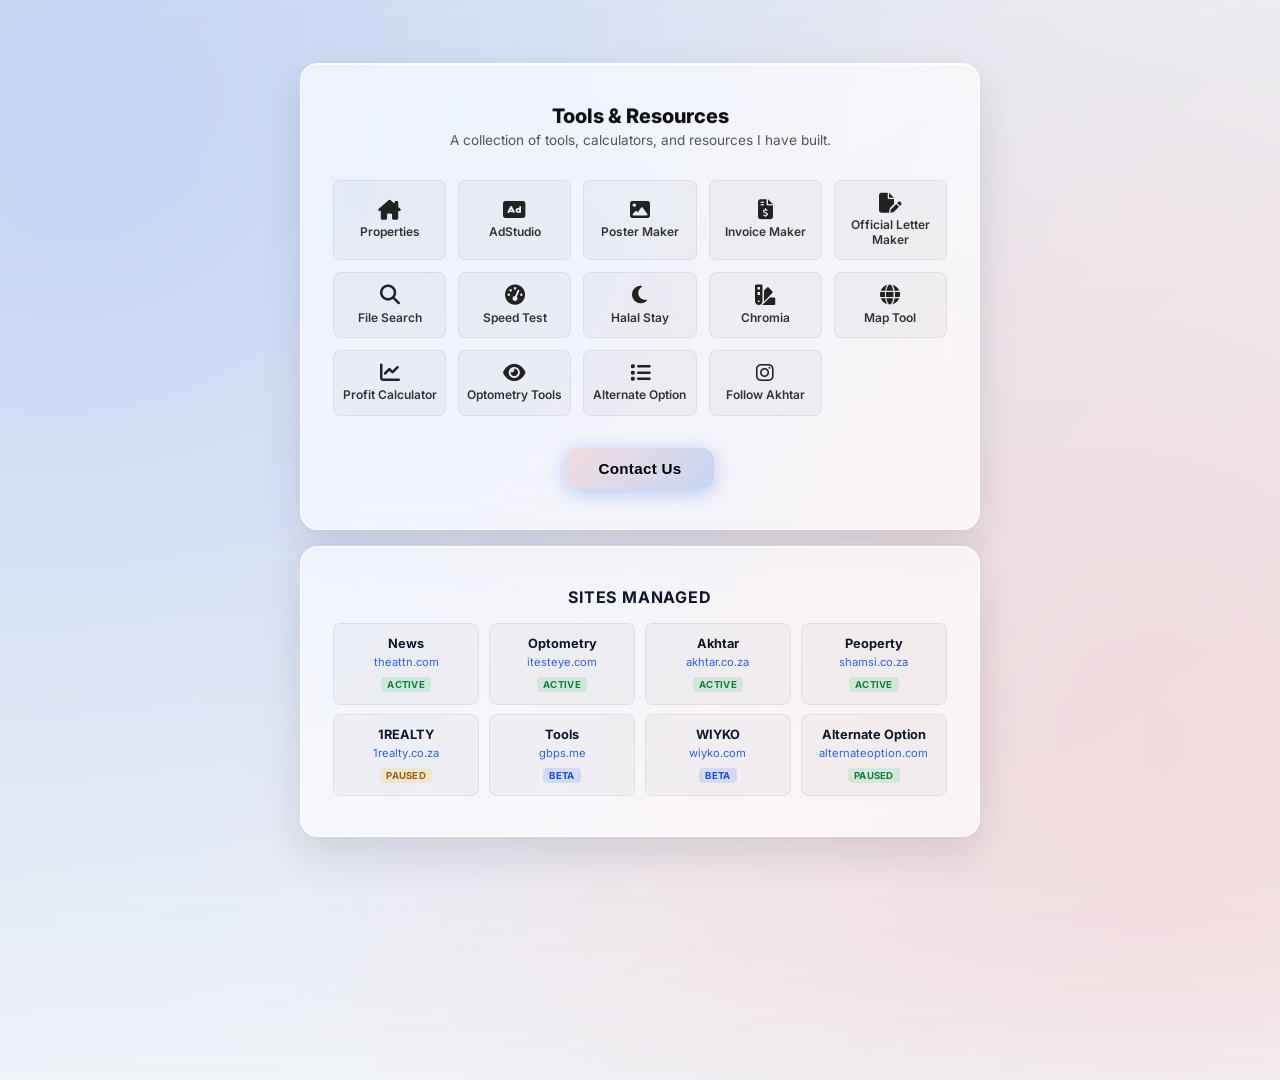
==== index.html @ 19c33e6a "Update index.html" ====
<!DOCTYPE html>
<html lang="en">
<head>
  <script async src="https://pagead2.googlesyndication.com/pagead/js/adsbygoogle.js?client=ca-pub-7287344098210114"
     crossorigin="anonymous"></script>
  <meta charset="UTF-8">
  <meta name="viewport" content="width=device-width, initial-scale=1.0">
  <title>Tools & Resources</title>
  <link rel="preconnect" href="https://fonts.googleapis.com">
  <link rel="preconnect" href="https://fonts.gstatic.com" crossorigin>
  <link href="https://fonts.googleapis.com/css2?family=Inter:wght@400;600;800&display=swap" rel="stylesheet">
  <link rel="icon" type="image/x-icon" href="https://theattn.com/favicons/favicon.ico">
  <link rel="icon" type="image/png" sizes="32x32" href="https://theattn.com/favicons/favicon-32x32.png">
  <link rel="icon" type="image/png" sizes="16x16" href="https://theattn.com/favicons/favicon-16x16.png">
  <link rel="apple-touch-icon" sizes="180x180" href="https://theattn.com/favicons/apple-touch-icon.png">
  <link rel="manifest" href="https://theattn.com/favicons/site.webmanifest">
  <link rel="stylesheet" href="https://cdnjs.cloudflare.com/ajax/libs/font-awesome/6.5.1/css/all.min.css">
  
  <style>
    :root {
      --glass-bg: rgba(255, 255, 255, 0.65);
      --glass-border: rgba(255, 255, 255, 0.75);
      --glass-highlight: rgba(255, 255, 255, 0.9);
      --text-primary: #0f172a;
      --text-secondary: #475569;
      --accent-blue: #2563eb;
      --accent-red: #d90000;
      --gradient-accent: linear-gradient(135deg, #f1dde0 0%, #c6d5f3 100%);
    }

    * {
      margin: 0;
      padding: 0;
      box-sizing: border-box;
    }

    body {
      min-height: 100vh;
      display: flex;
      flex-direction: column;
      align-items: center;
      justify-content: center;
      background: #f0f4f8;
      font-family: 'Inter', system-ui, -apple-system, sans-serif;
      overflow-x: hidden;
      position: relative;
      padding: 2rem 1rem;
      gap: 1rem;
    }

    body.modal-open {
      overflow: hidden;
    }

    .liquid-bg {
      position: absolute;
      inset: -20%;
      background: 
        radial-gradient(circle at 20% 25%, rgba(37, 99, 235, 0.18) 0%, transparent 55%),
        radial-gradient(circle at 80% 75%, rgba(220, 38, 38, 0.14) 0%, transparent 55%),
        linear-gradient(145deg, #e2e8f0 0%, #f8fafc 100%);
      filter: blur(80px) saturate(1.1);
      animation: fluidDrift 22s ease-in-out infinite alternate;
      z-index: -1;
    }

    @keyframes fluidDrift {
      0% { transform: translate(0, 0) scale(1); }
      50% { transform: translate(-4%, 3%) scale(1.03); }
      100% { transform: translate(3%, -4%) scale(1); }
    }

    .glass-panel {
      width: 90%;
      max-width: 680px;
      background: var(--glass-bg);
      backdrop-filter: blur(24px) saturate(130%);
      -webkit-backdrop-filter: blur(24px) saturate(130%);
      border: 1px solid var(--glass-border);
      border-radius: 18px;
      padding: 2.5rem 2rem;
      text-align: center;
      box-shadow: 0 16px 40px rgba(15, 23, 42, 0.12), inset 0 1px 0 var(--glass-highlight);
      position: relative;
      overflow: hidden;
    }

    .fixed-center-img {
      width: 30%;
      height: auto;
      display: block;
      margin: 0 auto 12px;
      max-width: 90vw;
    }

    .landing-title {
      font-size: 1.25rem;
      font-weight: 800;
      color: #111111;
      margin-bottom: 0.25rem;
    }

    .landing-desc {
      font-size: 0.85rem;
      color: #555555;
      margin-bottom: 1.5rem;
    }

    .links-container {
      width: 100%;
      padding: 0.5rem 0;
      margin: 0 auto 1.5rem;
      display: grid;
      grid-template-columns: repeat(auto-fit, minmax(100px, 1fr));
      gap: 0.75rem;
    }

    .link-item {
      display: flex;
      flex-direction: column;
      align-items: center;
      justify-content: center;
      gap: 0.35rem;
      padding: 0.75rem 0.5rem;
      border-radius: 8px;
      background: rgba(0, 0, 0, 0.03);
      border: 1px solid rgba(0, 0, 0, 0.06);
      text-decoration: none;
      transition: background 0.2s ease, transform 0.2s ease;
    }

    .link-item:hover {
      background: rgba(0, 0, 0, 0.08);
      transform: translateY(-1px);
    }

    .link-item i {
      font-size: 1.25rem;
      color: #222222;
    }

    .link-item span {
      color: #333333;
      font-size: 0.75rem;
      font-weight: 600;
      text-align: center;
      line-height: 1.2;
    }

    .notify-btn, .submit-btn {
      border: none;
      outline: none;
    }

    .notify-btn:focus-visible, .submit-btn:focus-visible {
      box-shadow: 0 4px 20px rgba(37, 99, 235, 0.3), inset 0 0 0 2px rgba(37, 99, 235, 0.5);
    }

    .notify-btn {
      display: block;
      margin: 0 auto;
      padding: 0.75rem 2rem;
      border-radius: 12px;
      background: var(--gradient-accent);
      color: #000000;
      font-weight: 700;
      font-size: 0.95rem;
      letter-spacing: 0.02em;
      cursor: pointer;
      transition: all 0.25s ease;
      box-shadow: 0 4px 20px rgba(37, 99, 235, 0.3);
    }

    .notify-btn:hover {
      transform: translateY(-2px);
      box-shadow: 0 8px 28px rgba(220, 38, 38, 0.35);
    }

    .notify-btn:active {
      transform: translateY(0);
    }

    .managed-sites-section {
      width: 100%;
    }

    .managed-sites-section h2 {
      font-size: 1rem;
      font-weight: 700;
      color: var(--text-primary);
      margin-bottom: 1rem;
      text-transform: uppercase;
      letter-spacing: 0.05em;
    }

    .sites-grid {
      display: grid;
      grid-template-columns: repeat(auto-fit, minmax(130px, 1fr));
      gap: 0.6rem;
    }

    .site-card {
      background: rgba(0, 0, 0, 0.03);
      border: 1px solid rgba(0, 0, 0, 0.06);
      border-radius: 8px;
      padding: 0.75rem 0.5rem;
      display: flex;
      flex-direction: column;
      align-items: center;
      gap: 0.25rem;
      transition: background 0.2s ease;
    }

    .site-card:hover {
      background: rgba(0, 0, 0, 0.06);
    }

    .site-card h3 {
      font-size: 0.8rem;
      font-weight: 700;
      color: var(--text-primary);
      margin: 0;
    }

    .site-card a {
      font-size: 0.7rem;
      color: var(--accent-blue);
      text-decoration: none;
      word-break: break-all;
    }

    .site-card a:hover {
      text-decoration: underline;
    }

    .site-status {
      font-size: 0.6rem;
      font-weight: 700;
      text-transform: uppercase;
      padding: 2px 6px;
      border-radius: 4px;
      margin-top: 0.25rem;
      letter-spacing: 0.03em;
    }

    .site-status.active {
      background: rgba(34, 197, 94, 0.15);
      color: #15803d;
    }

    .site-status.paused {
      background: rgba(234, 179, 8, 0.15);
      color: #a16207;
    }

    .site-status.beta {
      background: rgba(37, 99, 235, 0.15);
      color: #1d4ed8;
    }

    .modal-overlay {
      position: fixed;
      inset: 0;
      background: rgba(2, 6, 23, 0.45);
      backdrop-filter: blur(8px);
      -webkit-backdrop-filter: blur(8px);
      display: flex;
      align-items: center;
      justify-content: center;
      padding: 1.5rem;
      z-index: 1000;
      opacity: 0;
      visibility: hidden;
      transition: opacity 0.2s ease, visibility 0.2s ease;
    }

    .modal-overlay.active {
      opacity: 1;
      visibility: visible;
    }

    .modal-glass {
      width: 100%;
      max-width: 520px;
      background: rgba(255, 255, 255, 0.9);
      backdrop-filter: blur(20px) saturate(140%);
      -webkit-backdrop-filter: blur(20px) saturate(140%);
      border: 1px solid var(--glass-border);
      border-radius: 16px;
      padding: 2rem;
      position: relative;
      box-shadow: 0 24px 60px rgba(15, 23, 42, 0.18);
      transform: translateY(12px);
      transition: transform 0.2s ease;
    }

    .modal-overlay.active .modal-glass {
      transform: translateY(0);
    }

    .modal-close {
      position: absolute;
      top: 1rem;
      right: 1rem;
      width: 32px;
      height: 32px;
      border-radius: 50%;
      border: none;
      background: rgba(15, 23, 42, 0.08);
      color: var(--text-primary);
      font-size: 1.4rem;
      line-height: 1;
      cursor: pointer;
      display: flex;
      align-items: center;
      justify-content: center;
      transition: all 0.2s ease;
    }

    .modal-close:hover {
      background: var(--accent-red);
      color: #fff;
    }

    .modal-title {
      font-size: 1.5rem;
      font-weight: 700;
      color: var(--text-primary);
      margin-bottom: 0.4rem;
    }

    .modal-desc {
      color: var(--text-secondary);
      font-size: 0.95rem;
      margin-bottom: 1.5rem;
      line-height: 1.5;
    }

    .contact-form {
      display: flex;
      flex-direction: column;
      gap: 1rem;
    }

    .form-group {
      text-align: left;
    }

    .form-group label {
      display: block;
      font-size: 0.85rem;
      font-weight: 600;
      color: var(--text-primary);
      margin-bottom: 0.4rem;
    }

    .form-group input,
    .form-group textarea {
      width: 100%;
      padding: 12px 14px;
      border-radius: 10px;
      border: 1px solid rgba(15, 23, 42, 0.15);
      background: rgba(255, 255, 255, 0.8);
      color: var(--text-primary);
      font-size: 1rem;
      font-family: inherit;
      outline: none;
      transition: all 0.2s ease;
    }

    .form-group input::placeholder,
    .form-group textarea::placeholder {
      color: #64748b;
    }

    .form-group input:focus,
    .form-group textarea:focus {
      border-color: var(--accent-blue);
      background: #ffffff;
      box-shadow: 0 0 0 3px rgba(37, 99, 235, 0.12);
    }

    .form-group textarea {
      resize: vertical;
      min-height: 100px;
    }

    .submit-btn {
      margin-top: 0.5rem;
      padding: 14px 24px;
      border-radius: 12px;
      background: var(--gradient-accent);
      color: #000000;
      font-weight: 700;
      font-size: 1rem;
      cursor: pointer;
      transition: all 0.25s ease;
      box-shadow: 0 4px 18px rgba(37, 99, 235, 0.28);
    }

    .submit-btn:hover {
      transform: translateY(-2px);
      box-shadow: 0 8px 24px rgba(220, 38, 38, 0.32);
    }

    .submit-btn:active {
      transform: translateY(0);
    }

    .submit-btn:disabled {
      opacity: 0.7;
      cursor: not-allowed;
      transform: none;
    }

    @media (max-width: 640px) {
      .glass-panel {
        padding: 2rem 1.25rem;
      }
      .modal-glass {
        padding: 1.5rem;
      }
      .modal-title {
        font-size: 1.25rem;
      }
      .links-container {
        grid-template-columns: repeat(auto-fit, minmax(90px, 1fr));
        gap: 0.5rem;
      }
      .link-item {
        padding: 0.6rem 0.4rem;
      }
      .link-item span {
        font-size: 0.7rem;
      }
      .sites-grid {
        grid-template-columns: repeat(2, 1fr);
      }
    }
  </style>
</head>
<body>
  <div class="liquid-bg"></div>
  
  <main class="glass-panel"> 
  

    <h2 class="landing-title">Tools & Resources</h2>
    <p class="landing-desc">A collection of tools, calculators, and resources I have built.</p>

    <div class="links-container">
      <a href="https://shamsi.co.za" rel="noopener noreferrer" class="link-item">
        <i class="fas fa-house-chimney" aria-hidden="true"></i>
        <span>Properties</span>
      </a>
      <a href="https://shamsi.co.za/ad" rel="noopener noreferrer" class="link-item">
        <i class="fas fa-rectangle-ad" aria-hidden="true"></i>
        <span>AdStudio</span>
      </a>
      <a href="https://theattn.com/poster" rel="noopener noreferrer" class="link-item">
        <i class="fas fa-image" aria-hidden="true"></i>
        <span>Poster Maker</span>
      </a>
      <a href="https://theattn.com/invoice" rel="noopener noreferrer" class="link-item">
        <i class="fas fa-file-invoice-dollar" aria-hidden="true"></i>
        <span>Invoice Maker</span>
      </a>
      <a href="https://itesteye.com/letter" rel="noopener noreferrer" class="link-item">
        <i class="fas fa-file-pen" aria-hidden="true"></i>
        <span>Official Letter Maker</span>
      </a>
      <a href="https://akhtar.co.za/search" rel="noopener noreferrer" class="link-item">
        <i class="fas fa-magnifying-glass" aria-hidden="true"></i>
        <span>File Search</span>
      </a>
      <a href="https://gbps.me/speed" rel="noopener noreferrer" class="link-item">
        <i class="fas fa-gauge-high" aria-hidden="true"></i>
        <span>Speed Test</span>
      </a>
      <a href="https://akhtar.co.za/halal" rel="noopener noreferrer" class="link-item">
        <i class="fa fa-moon" aria-hidden="true"></i>
        <span>Halal Stay</span>
      </a>
      <a href="https://theattn.com/chromia.html" rel="noopener noreferrer" class="link-item">
        <i class="fas fa-swatchbook" aria-hidden="true"></i>
        <span>Chromia</span>
      </a>
      <a href="https://gbps.me/map" rel="noopener noreferrer" class="link-item">
        <i class="fas fa-globe" aria-hidden="true"></i>
        <span>Map Tool</span>
      </a>
      <a href="https://theattn.com/profit.html" class="link-item">
        <i class="fas fa-chart-line" aria-hidden="true"></i>
        <span>Profit Calculator</span>
      </a>
      <a href="https://itesteye.com/" rel="noopener noreferrer" class="link-item">
        <i class="fas fa-eye" aria-hidden="true"></i>
        <span>Optometry Tools</span>
      </a>
          <a href="https://alternateoption.com" rel="noopener noreferrer" class="link-item">
        <i class="fa-solid fa-list" aria-hidden="true"></i>
        <span>Alternate Option</span>
      </a>
      <a href="https://instagram.com/itesteye" rel="noopener noreferrer" class="link-item">
        <i class="fab fa-instagram" aria-hidden="true"></i>
        <span>Follow Akhtar</span>
      </a>
    </div>

    <button class="notify-btn" id="openContact">Contact Us</button>
  </main>

  <section class="glass-panel managed-sites-section">
    <h2>Sites Managed</h2>
    <div class="sites-grid">
      <article class="site-card">
        <h3>News</h3>
        <a href="https://www.theattn.com" target="_blank" rel="noopener noreferrer">theattn.com</a>
        <span class="site-status active">Active</span>
      </article>
      <article class="site-card">
        <h3>Optometry</h3>
        <a href="https://www.itesteye.com" target="_blank" rel="noopener noreferrer">itesteye.com</a>
        <span class="site-status active">Active</span>
      </article>
      <article class="site-card">
        <h3>Akhtar</h3>
        <a href="https://akhtar.co.za" target="_blank" rel="noopener noreferrer">akhtar.co.za</a>
        <span class="site-status active">Active</span>
      </article>
      <article class="site-card">
        <h3>Peoperty</h3>
        <a href="https://shamsi.co.za" target="_blank" rel="noopener noreferrer">shamsi.co.za</a>
        <span class="site-status active">Active</span>
      </article>
      <article class="site-card">
        <h3>1REALTY</h3>
        <a href="https://1realty.co.za" target="_blank" rel="noopener noreferrer">1realty.co.za</a>
        <span class="site-status paused">Paused</span>
      </article>
      <article class="site-card">
        <h3>Tools</h3>
        <a href="https://gbps.me" target="_blank" rel="noopener noreferrer">gbps.me</a>
        <span class="site-status beta">Beta</span>
      </article>
       <article class="site-card">
        <h3>WIYKO</h3>
        <a href="https://wiyko.com" target="_blank" rel="noopener noreferrer">wiyko.com</a>
        <span class="site-status beta">Beta</span>
      </article>
       <article class="site-card">
        <h3>Alternate Option</h3>
        <a href="https://alternateoption.com" target="_blank" rel="noopener noreferrer">alternateoption.com</a>
        <span class="site-status active">Paused</span>
      </article>
    </div>
  </section>

  <div class="modal-overlay" id="contactModal" hidden>
    <div class="modal-glass">
      <button class="modal-close" id="closeContact" aria-label="Close">&times;</button>
      <h2 class="modal-title">Get in touch</h2>
      <p class="modal-desc">Have a tip, pitch, or question? We read every message.</p>
      
      <form action="https://api.web3forms.com/submit" method="POST" class="contact-form">
        <input type="hidden" name="access_key" value="65bb33ff-0316-4d93-9879-f4e3d82dfc52">
        <input type="hidden" name="subject" value="New message via The attn: Tools & Resources">
        
        <div class="form-group">
          <label for="name">Name</label>
          <input type="text" id="name" name="name" required placeholder="Your name">
        </div>
        
        <div class="form-group">
          <label for="email">Email</label>
          <input type="email" id="email" name="email" required placeholder="you@example.com">
        </div>
        
        <div class="form-group">
          <label for="message">Message</label>
          <textarea id="message" name="message" required rows="4" placeholder="Your message..."></textarea>
        </div>
        
        <button type="submit" class="submit-btn">Send Message</button>
      </form>
    </div>
  </div>

  <script>
    const modal = document.getElementById('contactModal');
    const openBtn = document.getElementById('openContact');
    const closeBtn = document.getElementById('closeContact');

    function openModal() {
      modal.hidden = false;
      document.body.classList.add('modal-open');
      setTimeout(() => modal.classList.add('active'), 10);
    }

    function closeModal() {
      modal.classList.remove('active');
      setTimeout(() => {
        modal.hidden = true;
        document.body.classList.remove('modal-open');
      }, 200);
    }

    openBtn.addEventListener('click', openModal);
    closeBtn.addEventListener('click', closeModal);
    modal.addEventListener('click', (e) => {
      if (e.target === modal) closeModal();
    });
    document.addEventListener('keydown', (e) => {
      if (e.key === 'Escape' && !modal.hidden) closeModal();
    });

    const contactForm = document.querySelector('.contact-form');
    contactForm.addEventListener('submit', async (e) => {
      const btn = contactForm.querySelector('.submit-btn');
      const originalText = btn.textContent;
      btn.textContent = 'Sending...';
      btn.disabled = true;
      
      setTimeout(() => {
        btn.textContent = 'Sent!';
        setTimeout(() => {
          btn.textContent = originalText;
          btn.disabled = false;
          closeModal();
          contactForm.reset();
        }, 1500);
      }, 800);
    });
  </script>

  <script src="https://theattn.com/load.js"></script>
  <script type="module" src="https://static.cloudflareinsights.com/beacon.min.js/v4513226cdae34746b4dedf0b4dfa099e1781791509496" integrity="sha512-ZE9pZaUXND66v380QUtch/5sE9tPFh2zg45pR2PB0CVkCtOREv2AJKkSidISWkysEuQ0EH8faUU5du78bx87UQ==" data-cf-beacon='{"version":"2024.11.0","token":"cd0bfa81a6964788bb87a585196fc817","r":1}' crossorigin="anonymous"></script>
</body>
</html>
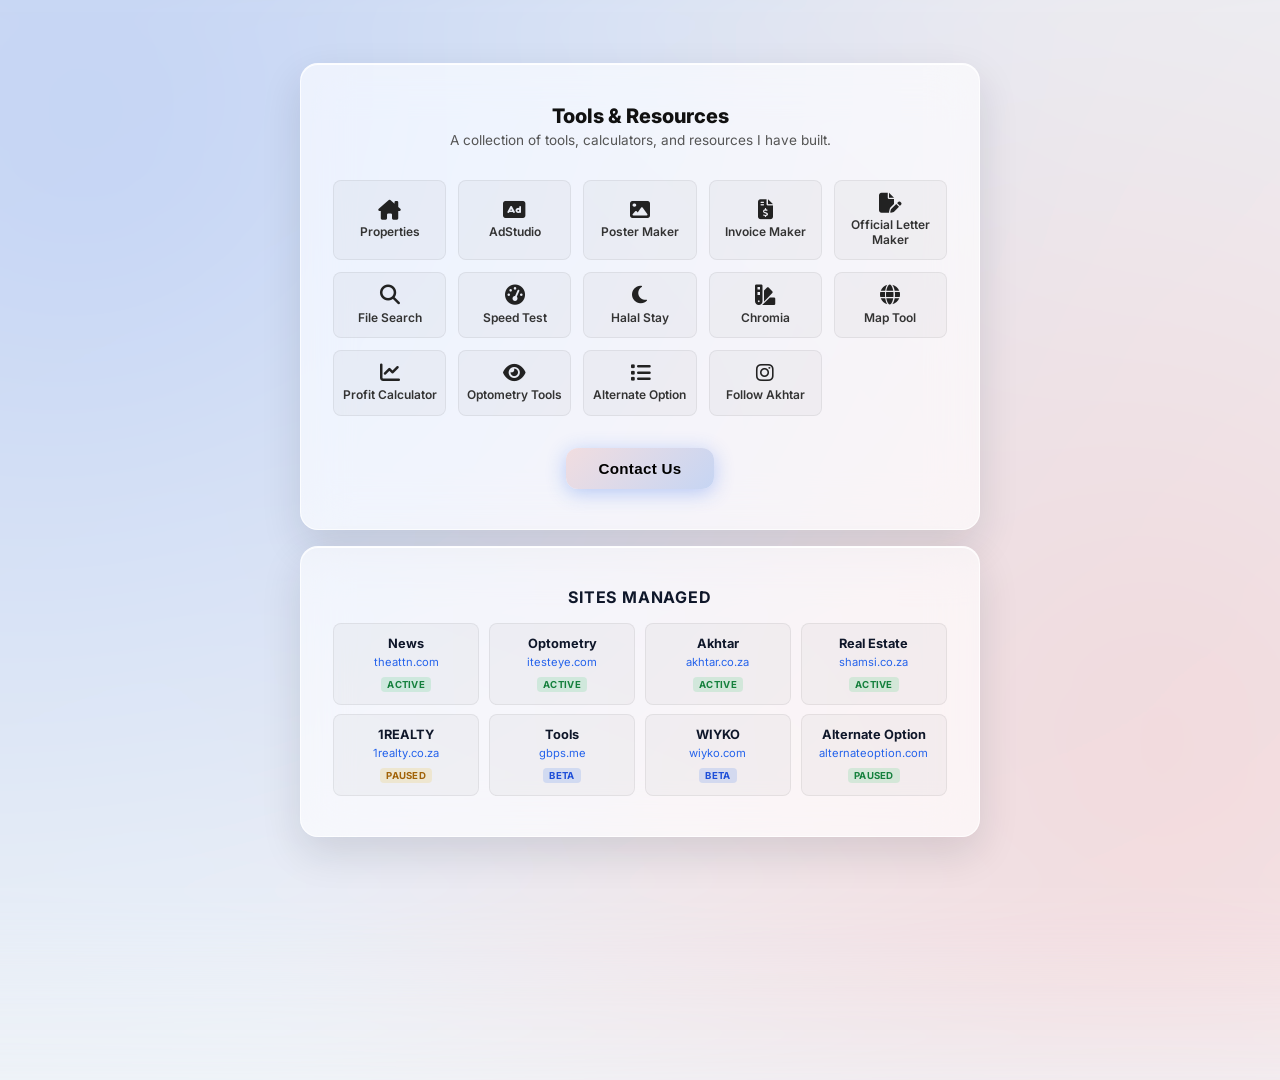
==== commit ec67a893: "Update index.html" ====
--- a/index.html
+++ b/index.html
@@ -529,7 +529,7 @@
         <span class="site-status active">Active</span>
       </article>
       <article class="site-card">
-        <h3>Peoperty</h3>
+        <h3>Real Estate</h3>
         <a href="https://shamsi.co.za" target="_blank" rel="noopener noreferrer">shamsi.co.za</a>
         <span class="site-status active">Active</span>
       </article>
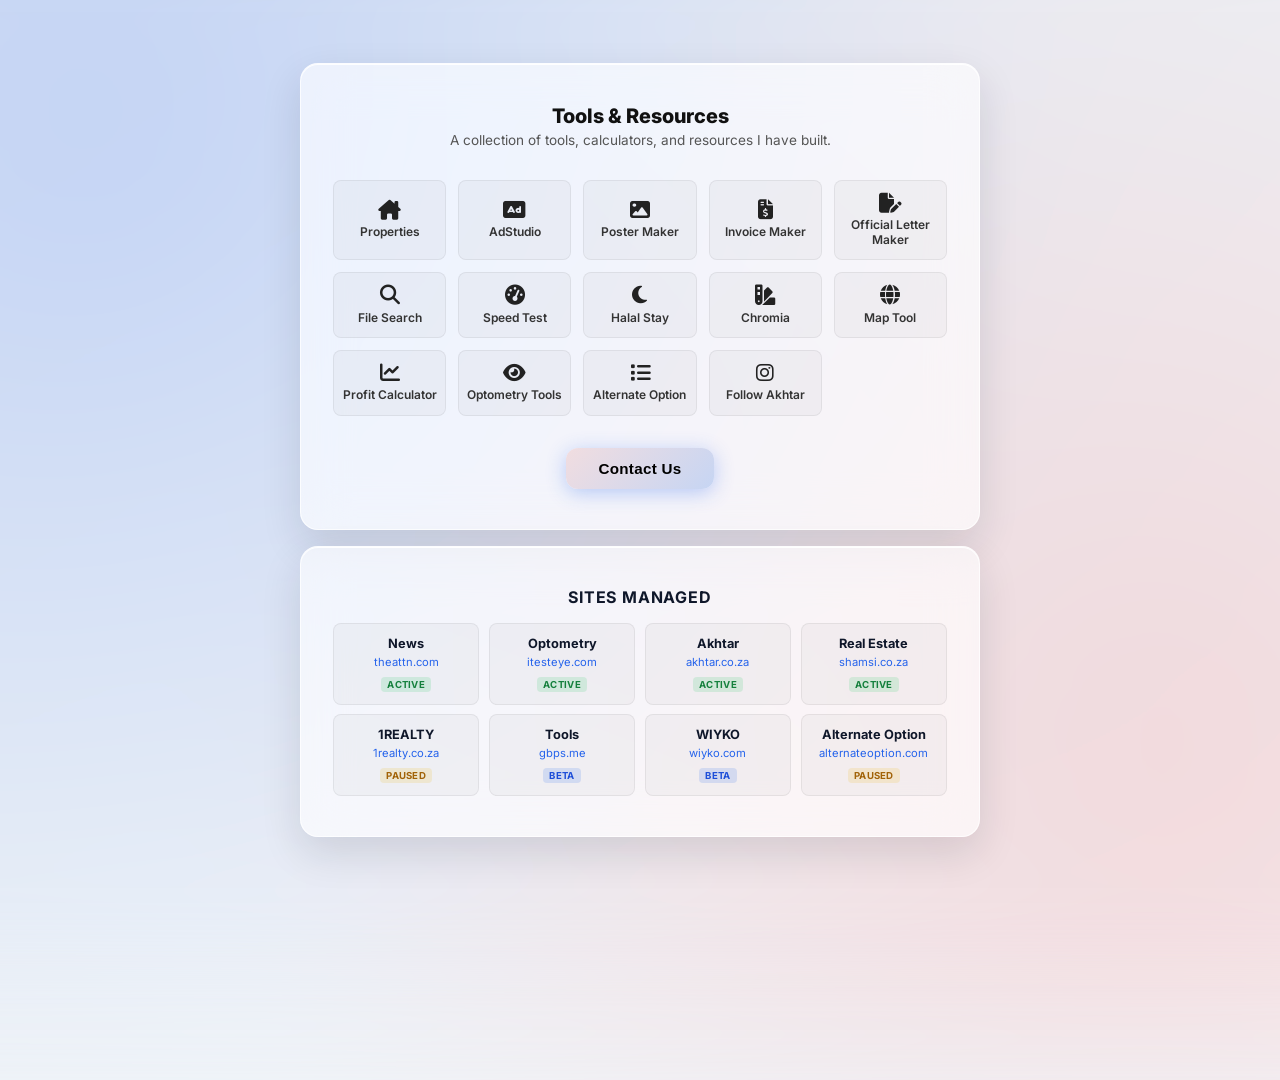
==== commit 3676351e: "Update print statement from 'Hello' to 'Goodbye'" ====
--- a/index.html
+++ b/index.html
@@ -551,7 +551,7 @@
        <article class="site-card">
         <h3>Alternate Option</h3>
         <a href="https://alternateoption.com" target="_blank" rel="noopener noreferrer">alternateoption.com</a>
-        <span class="site-status active">Paused</span>
+        <span class="site-status paused">Paused</span>
       </article>
     </div>
   </section>
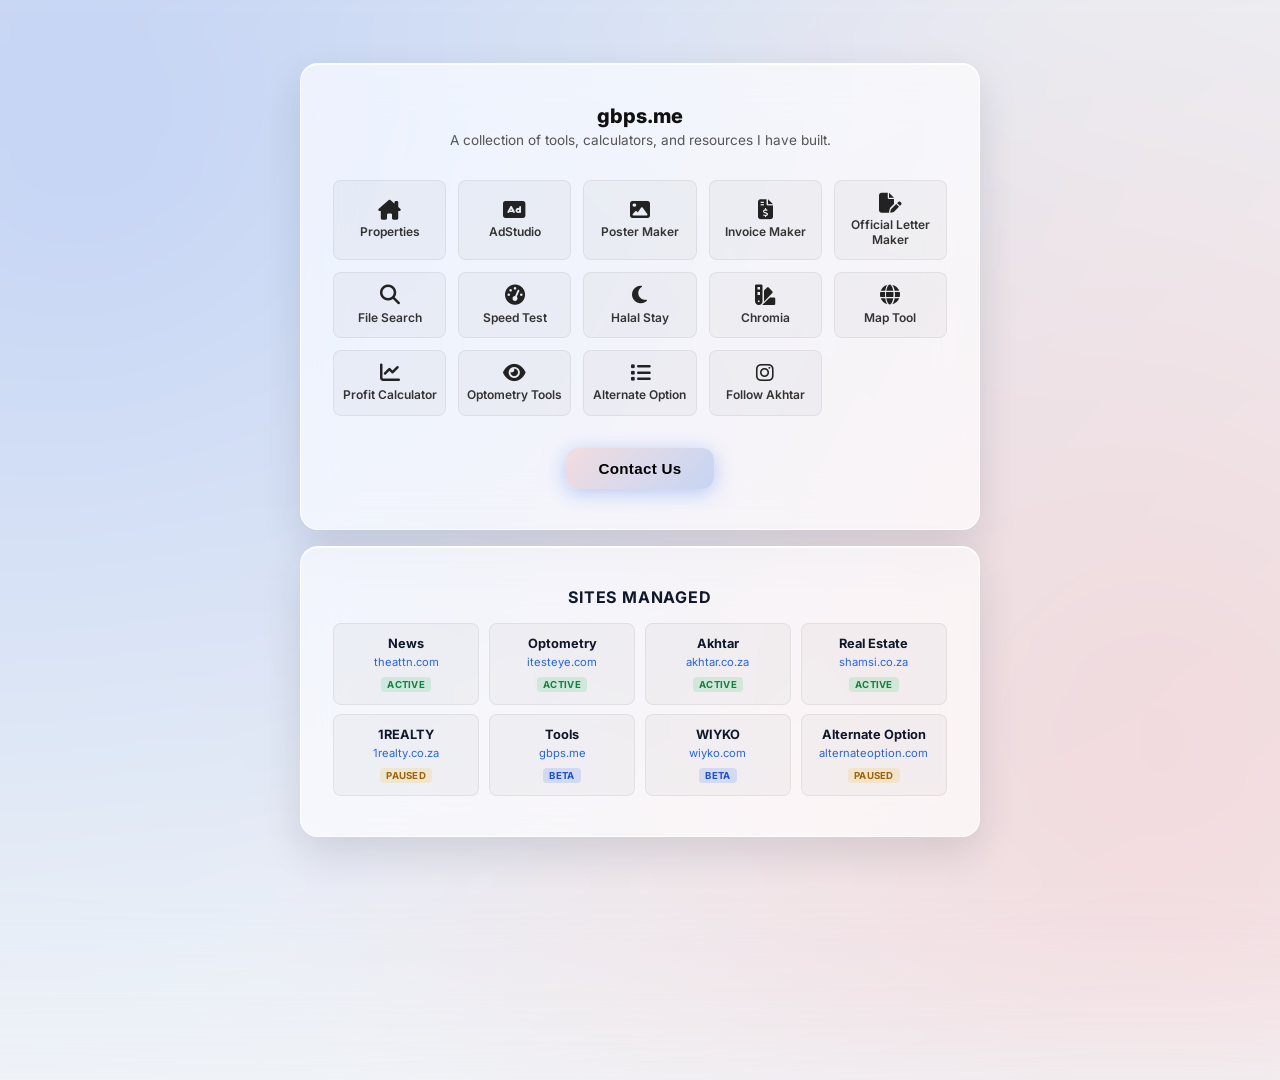
==== commit 355e4401: "Update index.html" ====
--- a/index.html
+++ b/index.html
@@ -5,7 +5,7 @@
      crossorigin="anonymous"></script>
   <meta charset="UTF-8">
   <meta name="viewport" content="width=device-width, initial-scale=1.0">
-  <title>Tools & Resources</title>
+  <title>gbps Tools & Resources</title>
   <link rel="preconnect" href="https://fonts.googleapis.com">
   <link rel="preconnect" href="https://fonts.gstatic.com" crossorigin>
   <link href="https://fonts.googleapis.com/css2?family=Inter:wght@400;600;800&display=swap" rel="stylesheet">
@@ -445,7 +445,7 @@
   <main class="glass-panel"> 
   
 
-    <h2 class="landing-title">Tools & Resources</h2>
+    <h2 class="landing-title">gbps.me</h2>
     <p class="landing-desc">A collection of tools, calculators, and resources I have built.</p>
 
     <div class="links-container">
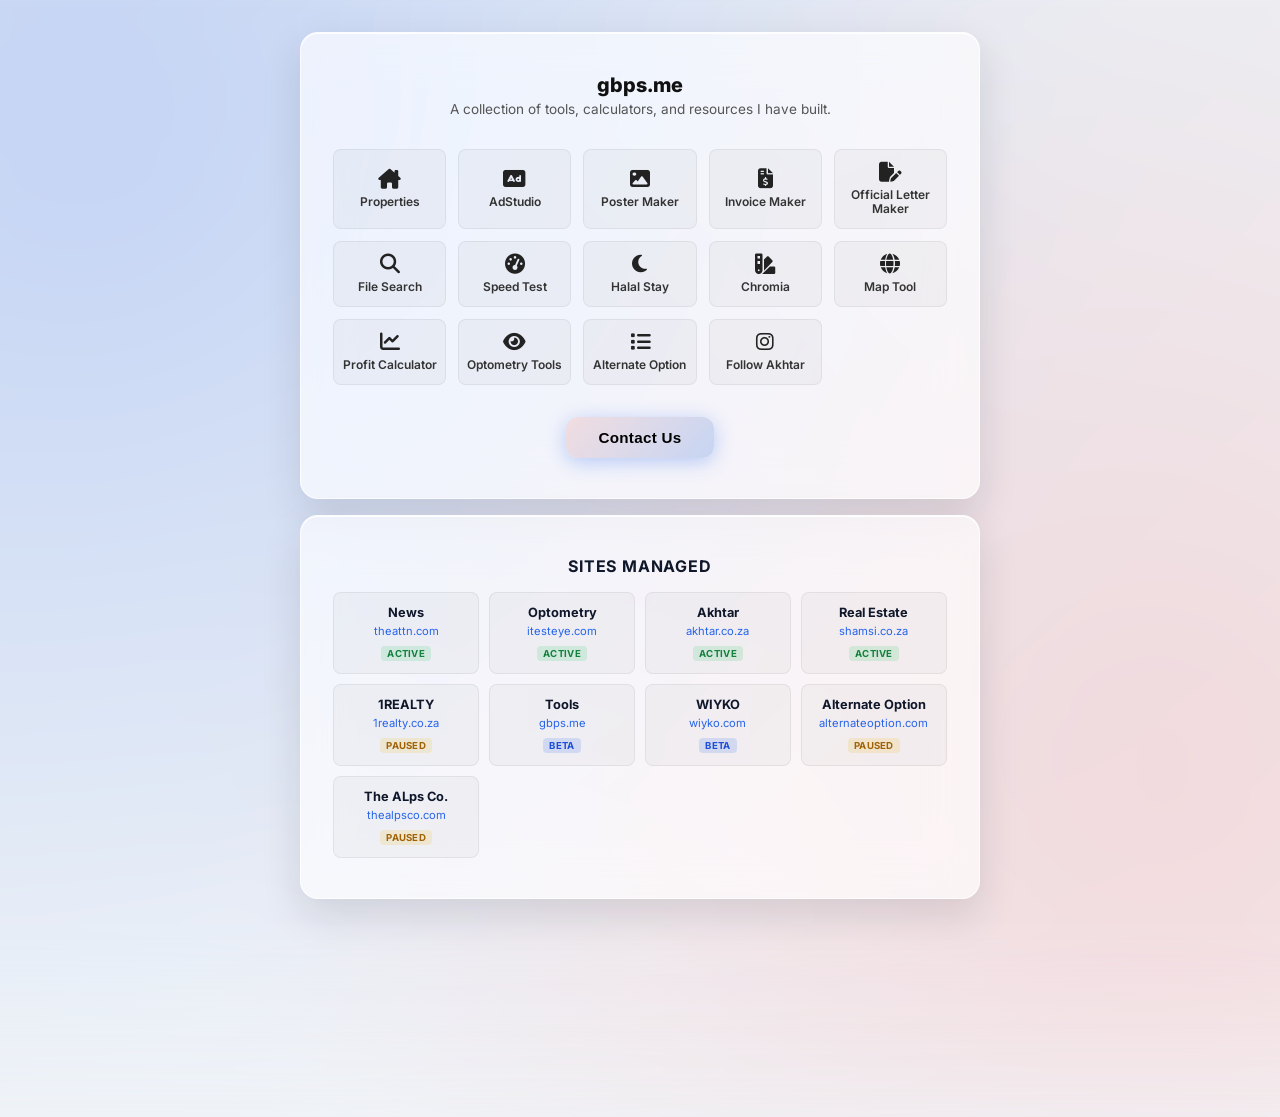
==== commit 87f20fd0: "Update index.html" ====
--- a/index.html
+++ b/index.html
@@ -551,6 +551,11 @@
        <article class="site-card">
         <h3>Alternate Option</h3>
         <a href="https://alternateoption.com" target="_blank" rel="noopener noreferrer">alternateoption.com</a>
+        <span class="site-status paused">Paused</span>
+      </article>
+      <article class="site-card">
+        <h3>The ALps Co.</h3>
+        <a href="https://thealpsco.com" target="_blank" rel="noopener noreferrer">thealpsco.com</a>
         <span class="site-status paused">Paused</span>
       </article>
     </div>
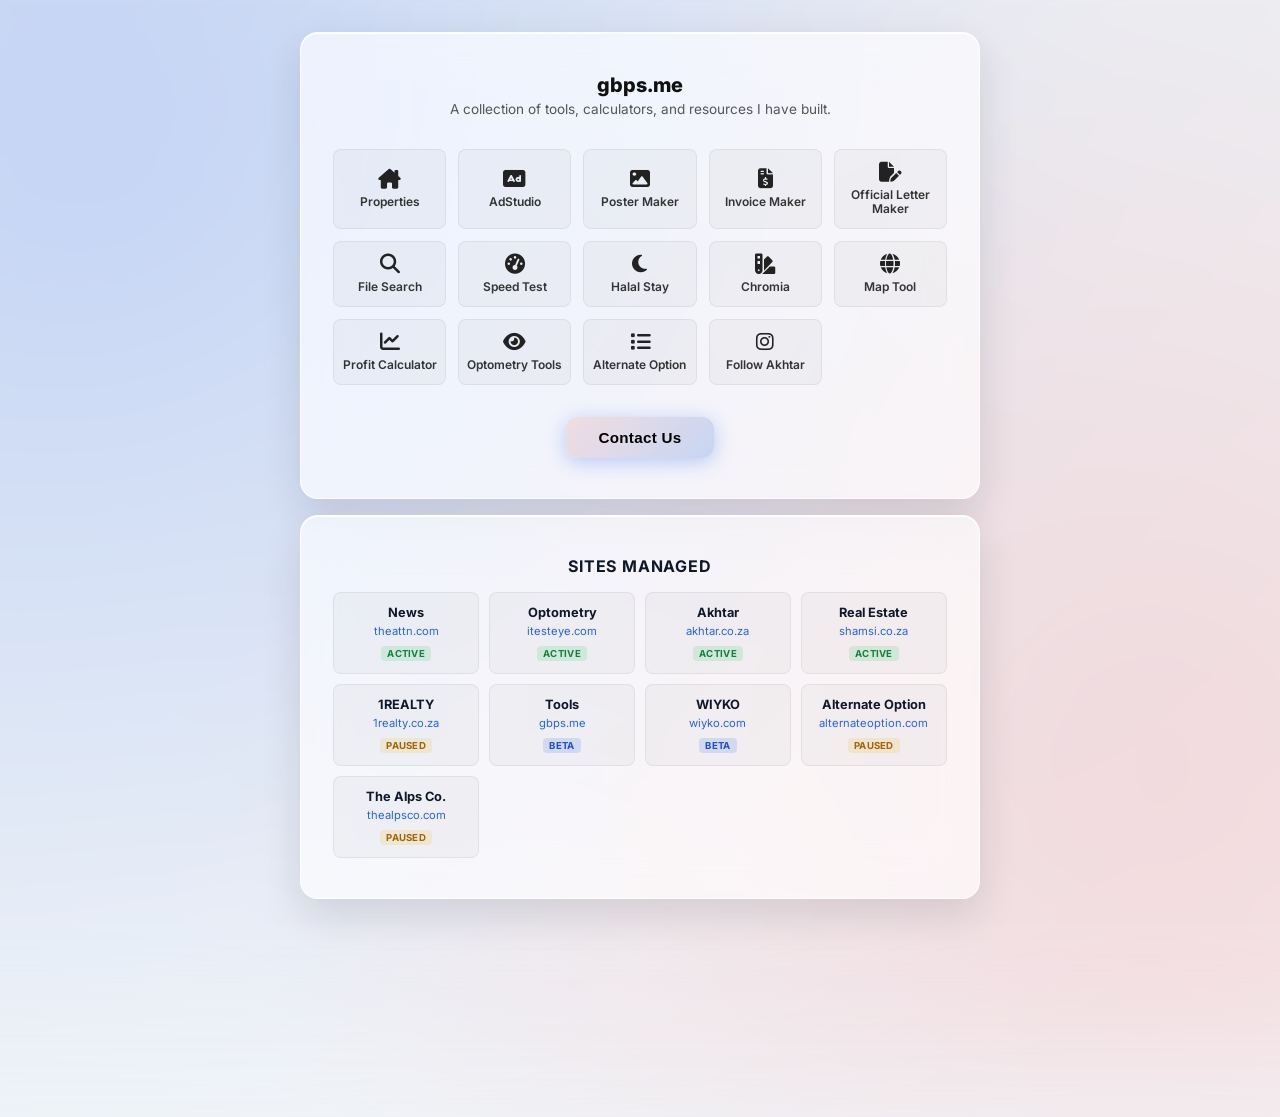
==== commit b8e4a938: "Update index.html" ====
--- a/index.html
+++ b/index.html
@@ -554,7 +554,7 @@
         <span class="site-status paused">Paused</span>
       </article>
       <article class="site-card">
-        <h3>The ALps Co.</h3>
+        <h3>The Alps Co.</h3>
         <a href="https://thealpsco.com" target="_blank" rel="noopener noreferrer">thealpsco.com</a>
         <span class="site-status paused">Paused</span>
       </article>
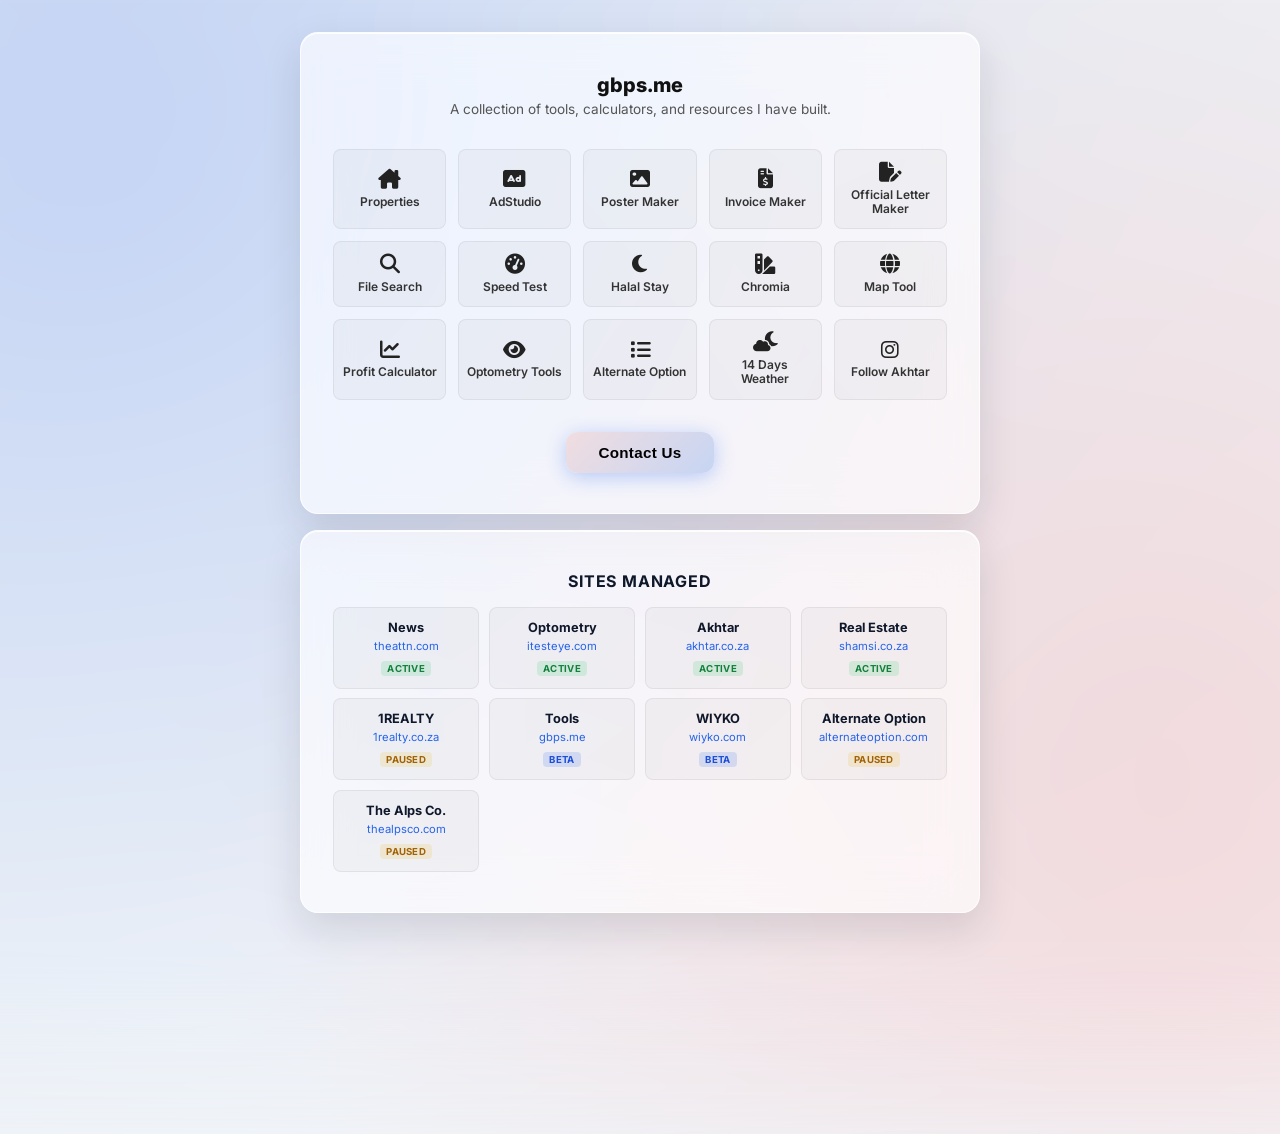
==== commit ad063c9e: "Update print statement from 'Hello' to 'Goodbye'" ====
--- a/index.html
+++ b/index.html
@@ -9,11 +9,11 @@
   <link rel="preconnect" href="https://fonts.googleapis.com">
   <link rel="preconnect" href="https://fonts.gstatic.com" crossorigin>
   <link href="https://fonts.googleapis.com/css2?family=Inter:wght@400;600;800&display=swap" rel="stylesheet">
-  <link rel="icon" type="image/x-icon" href="https://theattn.com/favicons/favicon.ico">
-  <link rel="icon" type="image/png" sizes="32x32" href="https://theattn.com/favicons/favicon-32x32.png">
-  <link rel="icon" type="image/png" sizes="16x16" href="https://theattn.com/favicons/favicon-16x16.png">
-  <link rel="apple-touch-icon" sizes="180x180" href="https://theattn.com/favicons/apple-touch-icon.png">
-  <link rel="manifest" href="https://theattn.com/favicons/site.webmanifest">
+ <link rel="apple-touch-icon" sizes="180x180" href="/apple-touch-icon.png">
+<link rel="icon" type="image/png" sizes="32x32" href="/favicon-32x32.png">
+<link rel="icon" type="image/png" sizes="16x16" href="/favicon-16x16.png">
+<link rel="manifest" href="/site.webmanifest">
+  
   <link rel="stylesheet" href="https://cdnjs.cloudflare.com/ajax/libs/font-awesome/6.5.1/css/all.min.css">
   
   <style>
@@ -500,6 +500,10 @@
           <a href="https://alternateoption.com" rel="noopener noreferrer" class="link-item">
         <i class="fa-solid fa-list" aria-hidden="true"></i>
         <span>Alternate Option</span>
+      </a>
+       <a href="weather" rel="noopener noreferrer" class="link-item">
+       <i class="fa-solid fa-cloud-moon"></i>
+        <span>14 Days Weather</span>
       </a>
       <a href="https://instagram.com/itesteye" rel="noopener noreferrer" class="link-item">
         <i class="fab fa-instagram" aria-hidden="true"></i>
